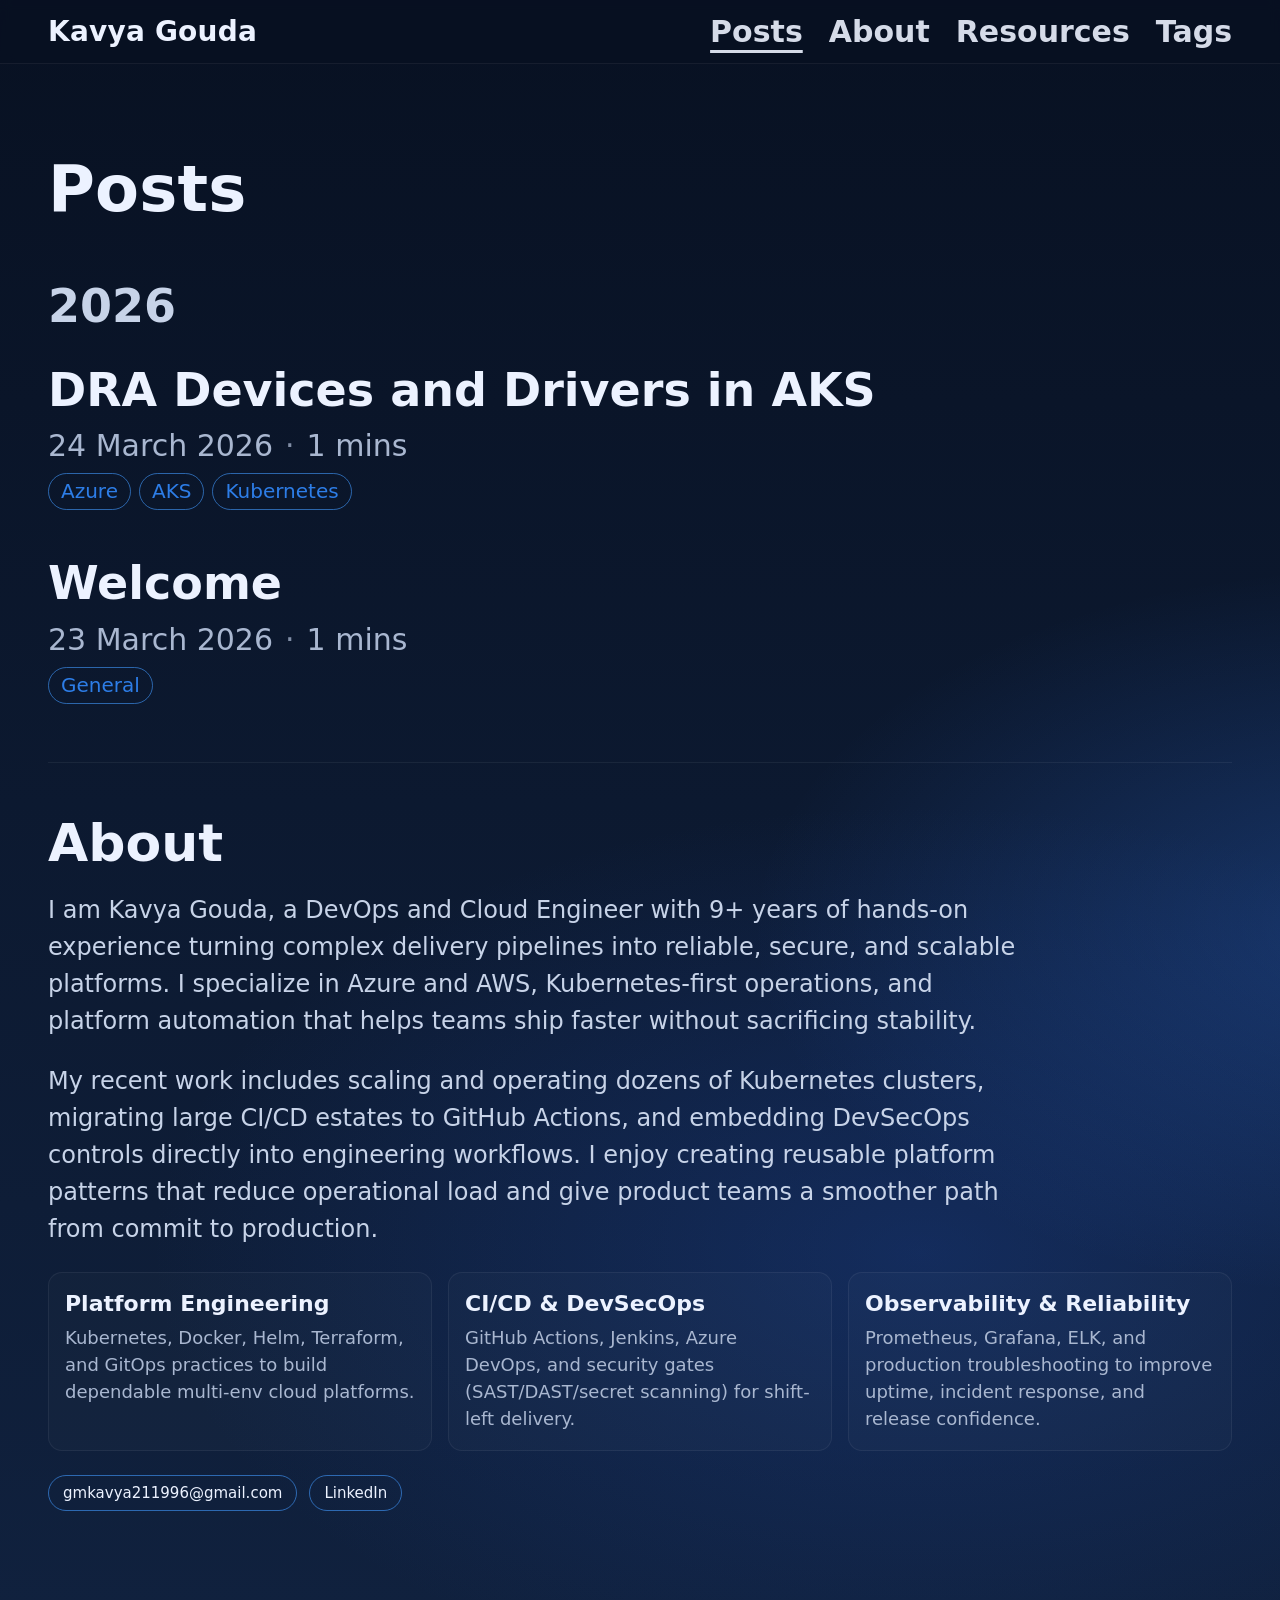
==== index.html @ 4aa2a7bc "new post" ====
<!doctype html>
<html lang="en">
  <head>
    <meta charset="utf-8" />
    <meta name="viewport" content="width=device-width, initial-scale=1" />
    <title>Kavya Gouda - Posts</title>
    <style>
      :root {
        --bg-0: #081122;
        --bg-1: #10213e;
        --text: #ecf2ff;
        --muted: #a9b7d0;
        --muted-strong: #c7d3e8;
        --pill: #2d7de7;
        --pill-border: rgba(66, 153, 255, 0.6);
        --nav-border: rgba(255, 255, 255, 0.06);
      }

      * {
        box-sizing: border-box;
      }

      body {
        margin: 0;
        font-family: ui-sans-serif, system-ui, -apple-system, Segoe UI, Roboto, Helvetica,
          Arial, "Apple Color Emoji", "Segoe UI Emoji";
        background:
          radial-gradient(900px 520px at 108% 58%, rgba(53, 126, 255, 0.27), transparent 70%),
          radial-gradient(1100px 640px at 72% 78%, rgba(31, 74, 168, 0.33), transparent 70%),
          linear-gradient(180deg, var(--bg-0) 0%, var(--bg-1) 100%);
        color: var(--text);
        min-height: 100vh;
      }

      .site-nav {
        border-bottom: 1px solid var(--nav-border);
        background: rgba(8, 17, 34, 0.82);
        backdrop-filter: blur(6px);
      }

      .site-nav .inner {
        max-width: 1240px;
        margin: 0 auto;
        padding: 14px 28px;
        display: flex;
        align-items: center;
        justify-content: space-between;
        gap: 20px;
      }

      .brand {
        font-size: 28px;
        font-weight: 700;
        color: var(--text);
        text-decoration: none;
        letter-spacing: 0.2px;
      }

      .nav-links {
        display: flex;
        align-items: center;
        gap: 26px;
      }

      .nav-links a {
        color: var(--text);
        text-decoration: none;
        font-size: 30px;
        font-weight: 700;
        opacity: 0.9;
      }

      .nav-links a.active {
        text-decoration: underline;
        text-underline-offset: 8px;
      }

      .wrap {
        max-width: 1240px;
        margin: 0 auto;
        padding: 92px 28px 96px;
      }

      h1 {
        margin: 0 0 56px;
        font-size: 64px;
        line-height: 1.05;
        letter-spacing: 0.2px;
      }

      .year-group {
        margin-bottom: 56px;
      }

      .year {
        margin: 0 0 30px;
        color: var(--muted-strong);
        font-size: 46px;
        font-weight: 700;
      }

      .post-item {
        margin-bottom: 46px;
      }

      .post-title {
        color: var(--text);
        text-decoration: none;
        font-size: 46px;
        line-height: 1.2;
        font-weight: 750;
        display: inline-block;
        margin-bottom: 10px;
      }

      .post-meta {
        color: var(--muted);
        margin: 0;
        font-size: 30px;
        display: flex;
        align-items: center;
        gap: 12px;
        margin-bottom: 10px;
      }

      .dot {
        opacity: 0.75;
      }

      .tags {
        display: flex;
        flex-wrap: wrap;
        gap: 8px;
      }

      .tag {
        color: var(--pill);
        border: 1px solid var(--pill-border);
        border-radius: 999px;
        font-size: 20px;
        line-height: 1;
        padding: 7px 12px 8px;
      }

      .empty {
        color: var(--muted);
        font-size: 24px;
        margin-top: 18px;
      }

      .about-section {
        margin-top: 58px;
        border-top: 1px solid var(--nav-border);
        padding-top: 52px;
      }

      .about-title {
        margin: 0 0 20px;
        font-size: 52px;
        line-height: 1.1;
      }

      .about-intro {
        margin: 0 0 22px;
        max-width: 980px;
        color: var(--muted-strong);
        font-size: 24px;
        line-height: 1.55;
      }

      .about-grid {
        display: grid;
        grid-template-columns: repeat(3, minmax(0, 1fr));
        gap: 16px;
        margin-top: 24px;
      }

      .about-card {
        border: 1px solid var(--nav-border);
        background: rgba(255, 255, 255, 0.02);
        border-radius: 14px;
        padding: 18px 16px;
      }

      .about-card h3 {
        margin: 0 0 8px;
        font-size: 22px;
      }

      .about-card p {
        margin: 0;
        color: var(--muted);
        font-size: 18px;
        line-height: 1.5;
      }

      .about-links {
        display: flex;
        flex-wrap: wrap;
        gap: 12px;
        margin-top: 24px;
      }

      .about-links a {
        color: var(--text);
        text-decoration: none;
        border: 1px solid var(--pill-border);
        border-radius: 999px;
        padding: 8px 14px;
        font-size: 15px;
      }

      @media (max-width: 1100px) {
        .brand {
          font-size: 23px;
        }
        .nav-links a {
          font-size: 20px;
        }
        .wrap {
          padding-top: 58px;
        }
        h1 {
          font-size: 48px;
          margin-bottom: 40px;
        }
        .year {
          font-size: 36px;
        }
        .post-title {
          font-size: 33px;
        }
        .post-meta {
          font-size: 23px;
        }
        .tag {
          font-size: 16px;
        }
        .about-title {
          font-size: 42px;
        }
        .about-intro {
          font-size: 20px;
        }
        .about-grid {
          grid-template-columns: 1fr;
        }
      }

      @media (max-width: 680px) {
        .site-nav .inner {
          padding: 12px 16px;
        }
        .nav-links {
          gap: 12px;
        }
        .nav-links a {
          font-size: 15px;
        }
        .brand {
          font-size: 20px;
        }
        .wrap {
          padding: 38px 16px 52px;
        }
        h1 {
          font-size: 40px;
          margin-bottom: 30px;
        }
        .year {
          font-size: 31px;
          margin-bottom: 22px;
        }
        .post-item {
          margin-bottom: 34px;
        }
        .post-title {
          font-size: 27px;
        }
        .post-meta {
          font-size: 18px;
        }
        .tag {
          font-size: 14px;
          padding: 6px 10px 7px;
        }
        .about-section {
          margin-top: 40px;
          padding-top: 34px;
        }
        .about-title {
          font-size: 34px;
        }
        .about-intro {
          font-size: 18px;
        }
        .about-card h3 {
          font-size: 20px;
        }
        .about-card p {
          font-size: 16px;
        }
      }
    </style>
  </head>
  <body>
    <nav class="site-nav" aria-label="Main navigation">
      <div class="inner">
        <a class="brand" href="index.html">Kavya Gouda</a>
        <div class="nav-links">
          <a class="active" href="index.html">Posts</a>
          <a href="#about">About</a>
          <a href="#">Resources</a>
          <a href="#">Tags</a>
        </div>
      </div>
    </nav>

    <div class="wrap">
      <h1>Posts</h1>

      <main>
        <div id="posts" aria-live="polite"></div>
        <div id="empty" class="empty" style="display:none;">No posts yet.</div>
      </main>

      <section id="about" class="about-section" aria-label="About Kavya Gouda">
        <h2 class="about-title">About</h2>
        <p class="about-intro">
          I am Kavya Gouda, a DevOps and Cloud Engineer with 9+ years of hands-on experience turning
          complex delivery pipelines into reliable, secure, and scalable platforms. I specialize in Azure
          and AWS, Kubernetes-first operations, and platform automation that helps teams ship faster
          without sacrificing stability.
        </p>
        <p class="about-intro">
          My recent work includes scaling and operating dozens of Kubernetes clusters, migrating large
          CI/CD estates to GitHub Actions, and embedding DevSecOps controls directly into engineering
          workflows. I enjoy creating reusable platform patterns that reduce operational load and give
          product teams a smoother path from commit to production.
        </p>

        <div class="about-grid">
          <article class="about-card">
            <h3>Platform Engineering</h3>
            <p>
              Kubernetes, Docker, Helm, Terraform, and GitOps practices to build dependable multi-env
              cloud platforms.
            </p>
          </article>
          <article class="about-card">
            <h3>CI/CD & DevSecOps</h3>
            <p>
              GitHub Actions, Jenkins, Azure DevOps, and security gates (SAST/DAST/secret scanning) for
              shift-left delivery.
            </p>
          </article>
          <article class="about-card">
            <h3>Observability & Reliability</h3>
            <p>
              Prometheus, Grafana, ELK, and production troubleshooting to improve uptime, incident
              response, and release confidence.
            </p>
          </article>
        </div>

        <div class="about-links">
          <a href="mailto:gmkavya211996@gmail.com">gmkavya211996@gmail.com</a>
          <a href="https://www.linkedin.com/in/kavya-g-m" target="_blank" rel="noopener noreferrer">
            LinkedIn
          </a>
        </div>
      </section>
    </div>

    <script>
      async function loadPosts() {
        const res = await fetch("posts.json", { cache: "no-store" });
        if (!res.ok) throw new Error("Failed to load posts.json");
        return await res.json();
      }

      function formatDate(iso) {
        if (!iso) return "";
        const d = new Date(iso);
        if (Number.isNaN(d.getTime())) return iso;
        return d.toLocaleDateString("en-GB", {
          day: "numeric",
          month: "long",
          year: "numeric"
        });
      }

      function wordsFromMarkdown(md) {
        if (!md) return 0;
        const cleaned = String(md)
          .replace(/```[\s\S]*?```/g, " ")
          .replace(/`[^`]*`/g, " ")
          .replace(/\!\[[^\]]*\]\([^)]+\)/g, " ")
          .replace(/\[[^\]]*\]\([^)]+\)/g, " ")
          .replace(/[#>*_\-\n]/g, " ");
        const words = cleaned.trim().split(/\s+/).filter(Boolean);
        return words.length;
      }

      function readingTimeFromMarkdown(md) {
        const words = wordsFromMarkdown(md);
        return Math.max(1, Math.ceil(words / 200));
      }

      async function addDerivedFields(items) {
        const enriched = [];
        for (const post of items) {
          const p = { ...post };
          if (!p.readingTimeMinutes) {
            try {
              const mdPath = p.mdPath || `posts/${encodeURIComponent(p.slug)}/post.md`;
              const md = await fetch(mdPath, { cache: "no-store" }).then((r) =>
                r.ok ? r.text() : Promise.resolve("")
              );
              p.readingTimeMinutes = readingTimeFromMarkdown(md);
            } catch {
              p.readingTimeMinutes = 1;
            }
          }
          enriched.push(p);
        }
        return enriched;
      }

      function renderPosts(items) {
        const postsEl = document.getElementById("posts");
        const emptyEl = document.getElementById("empty");
        postsEl.innerHTML = "";

        if (!items || items.length === 0) {
          emptyEl.style.display = "block";
          return;
        }

        emptyEl.style.display = "none";

        const sorted = items
          .slice()
          .sort((a, b) => String(b.date || "").localeCompare(String(a.date || "")));

        const groups = sorted.reduce((acc, p) => {
          const year = p.date ? String(p.date).slice(0, 4) : "Other";
          if (!acc[year]) acc[year] = [];
          acc[year].push(p);
          return acc;
        }, {});

        Object.keys(groups)
          .sort((a, b) => b.localeCompare(a))
          .forEach((year) => {
            const yearGroup = document.createElement("section");
            yearGroup.className = "year-group";

            const yearEl = document.createElement("h2");
            yearEl.className = "year";
            yearEl.textContent = year;
            yearGroup.appendChild(yearEl);

            groups[year].forEach((p) => {
              const item = document.createElement("article");
              item.className = "post-item";

              const title = document.createElement("a");
              title.className = "post-title";
              title.href = `post.html?slug=${encodeURIComponent(p.slug)}`;
              title.textContent = p.title || p.slug;

              const meta = document.createElement("p");
              meta.className = "post-meta";
              const dateText = p.date ? formatDate(p.date) : "";
              const minutes = Number(p.readingTimeMinutes || 1);
              meta.innerHTML = `${dateText} <span class="dot">·</span> ${minutes} mins`;

              item.appendChild(title);
              item.appendChild(meta);

              if (Array.isArray(p.tags) && p.tags.length) {
                const tags = document.createElement("div");
                tags.className = "tags";
                p.tags.forEach((t) => {
                  const el = document.createElement("span");
                  el.className = "tag";
                  el.textContent = String(t);
                  tags.appendChild(el);
                });
                item.appendChild(tags);
              }

              yearGroup.appendChild(item);
            });

            postsEl.appendChild(yearGroup);
          });
      }

      loadPosts()
        .then(addDerivedFields)
        .then(renderPosts)
        .catch((err) => {
          console.error(err);
          document.getElementById("empty").style.display = "block";
          document.getElementById("empty").textContent = "Could not load posts.";
        });
    </script>
  </body>
</html>
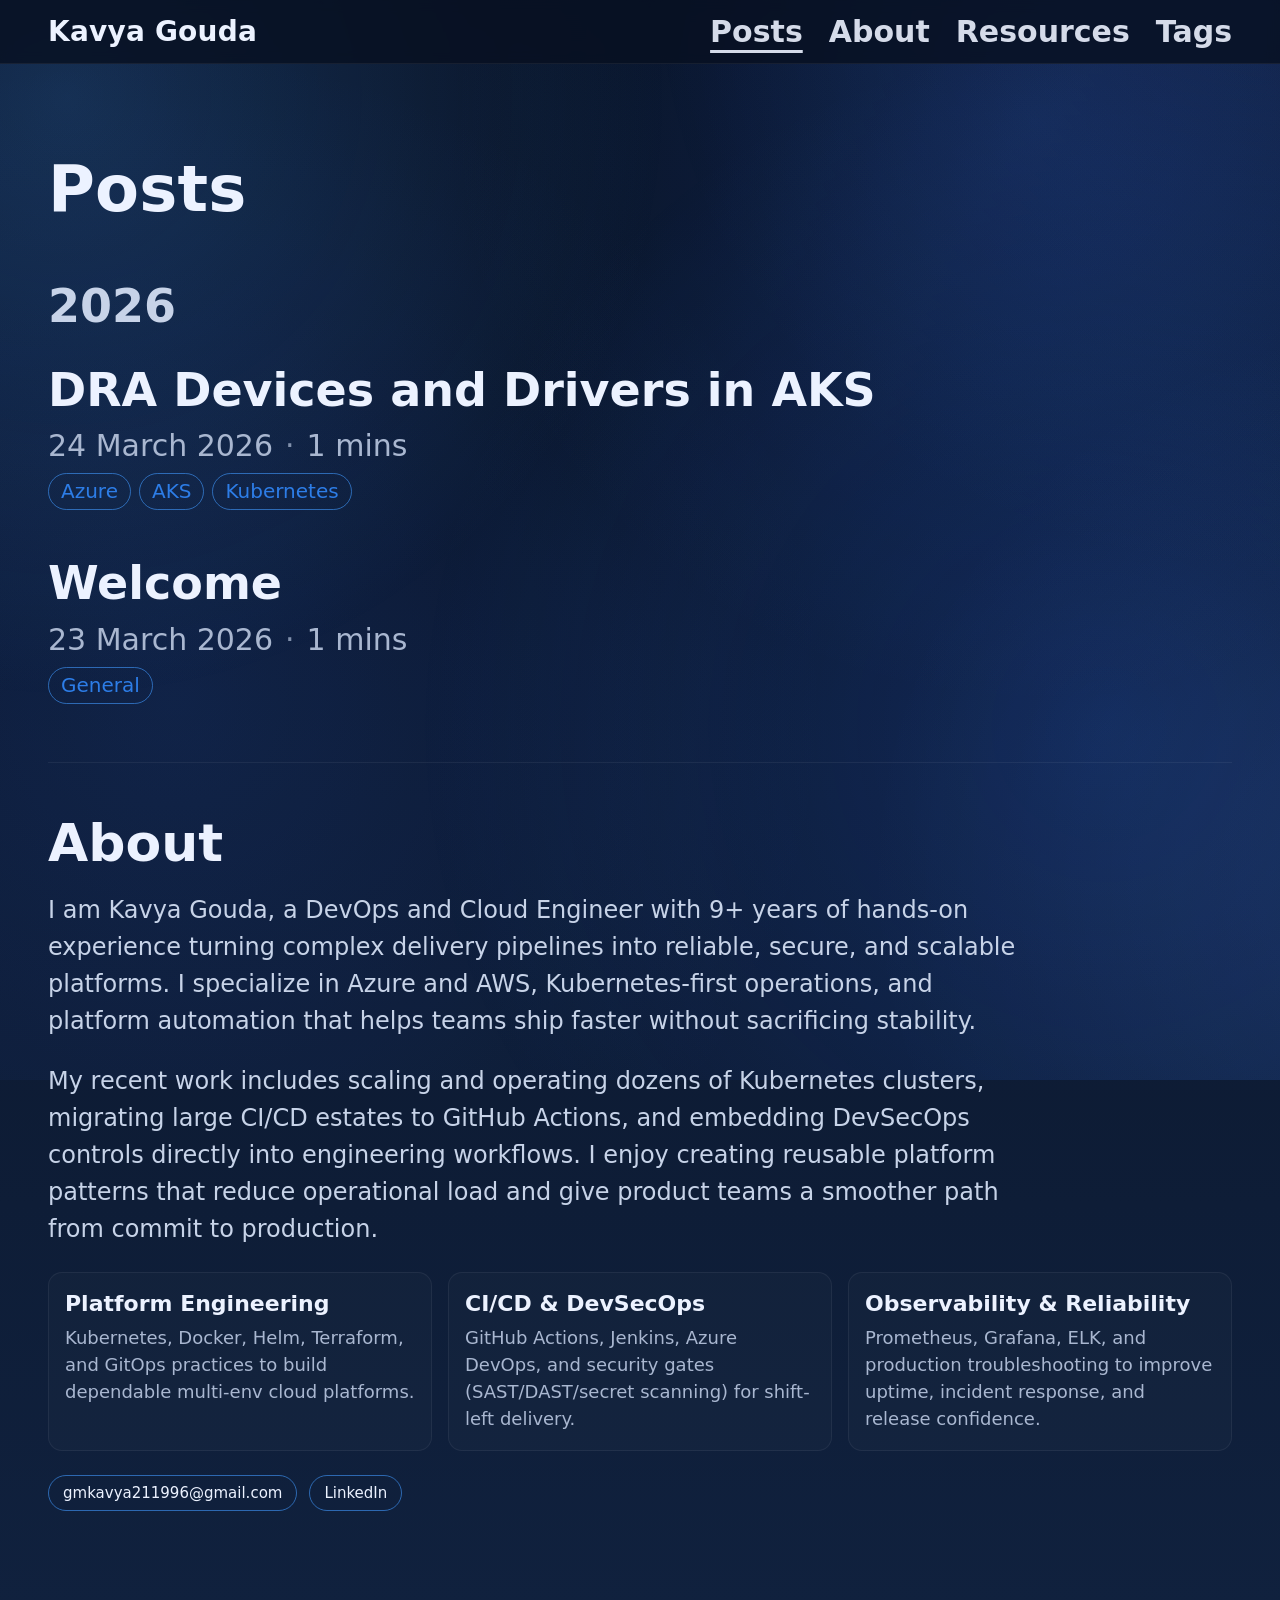
==== commit 1873b50e: "new post" ====
--- a/index.html
+++ b/index.html
@@ -24,12 +24,75 @@
         margin: 0;
         font-family: ui-sans-serif, system-ui, -apple-system, Segoe UI, Roboto, Helvetica,
           Arial, "Apple Color Emoji", "Segoe UI Emoji";
-        background:
-          radial-gradient(900px 520px at 108% 58%, rgba(53, 126, 255, 0.27), transparent 70%),
-          radial-gradient(1100px 640px at 72% 78%, rgba(31, 74, 168, 0.33), transparent 70%),
-          linear-gradient(180deg, var(--bg-0) 0%, var(--bg-1) 100%);
+        background: linear-gradient(180deg, var(--bg-0) 0%, var(--bg-1) 100%);
         color: var(--text);
         min-height: 100vh;
+        position: relative;
+        overflow-x: hidden;
+      }
+
+      body::before,
+      body::after {
+        content: "";
+        position: fixed;
+        inset: -20%;
+        pointer-events: none;
+        z-index: -1;
+        will-change: transform, opacity;
+      }
+
+      body::before {
+        background:
+          radial-gradient(circle at 18% 22%, rgba(69, 153, 255, 0.22), transparent 34%),
+          radial-gradient(circle at 84% 12%, rgba(70, 118, 255, 0.15), transparent 32%),
+          radial-gradient(circle at 76% 72%, rgba(43, 108, 255, 0.2), transparent 42%);
+        animation: floatGlowA 24s ease-in-out infinite alternate;
+      }
+
+      body::after {
+        background:
+          radial-gradient(circle at 72% 24%, rgba(35, 92, 218, 0.2), transparent 36%),
+          radial-gradient(circle at 24% 70%, rgba(26, 66, 171, 0.18), transparent 40%),
+          radial-gradient(circle at 94% 84%, rgba(71, 130, 255, 0.14), transparent 28%);
+        animation: floatGlowB 31s ease-in-out infinite alternate;
+        mix-blend-mode: screen;
+      }
+
+      @keyframes floatGlowA {
+        0% {
+          transform: translate3d(-2%, -1%, 0) scale(1);
+          opacity: 0.95;
+        }
+        50% {
+          transform: translate3d(1.5%, 2.5%, 0) scale(1.05);
+          opacity: 1;
+        }
+        100% {
+          transform: translate3d(3%, -2.5%, 0) scale(1.08);
+          opacity: 0.88;
+        }
+      }
+
+      @keyframes floatGlowB {
+        0% {
+          transform: translate3d(1.5%, 2%, 0) scale(1.02) rotate(0.001deg);
+          opacity: 0.82;
+        }
+        50% {
+          transform: translate3d(-1.5%, -2.2%, 0) scale(1.07) rotate(0.001deg);
+          opacity: 0.95;
+        }
+        100% {
+          transform: translate3d(-3%, 1.5%, 0) scale(1.03) rotate(0.001deg);
+          opacity: 0.78;
+        }
+      }
+
+      @media (prefers-reduced-motion: reduce) {
+        body::before,
+        body::after {
+          animation: none;
+        }
       }
 
       .site-nav {
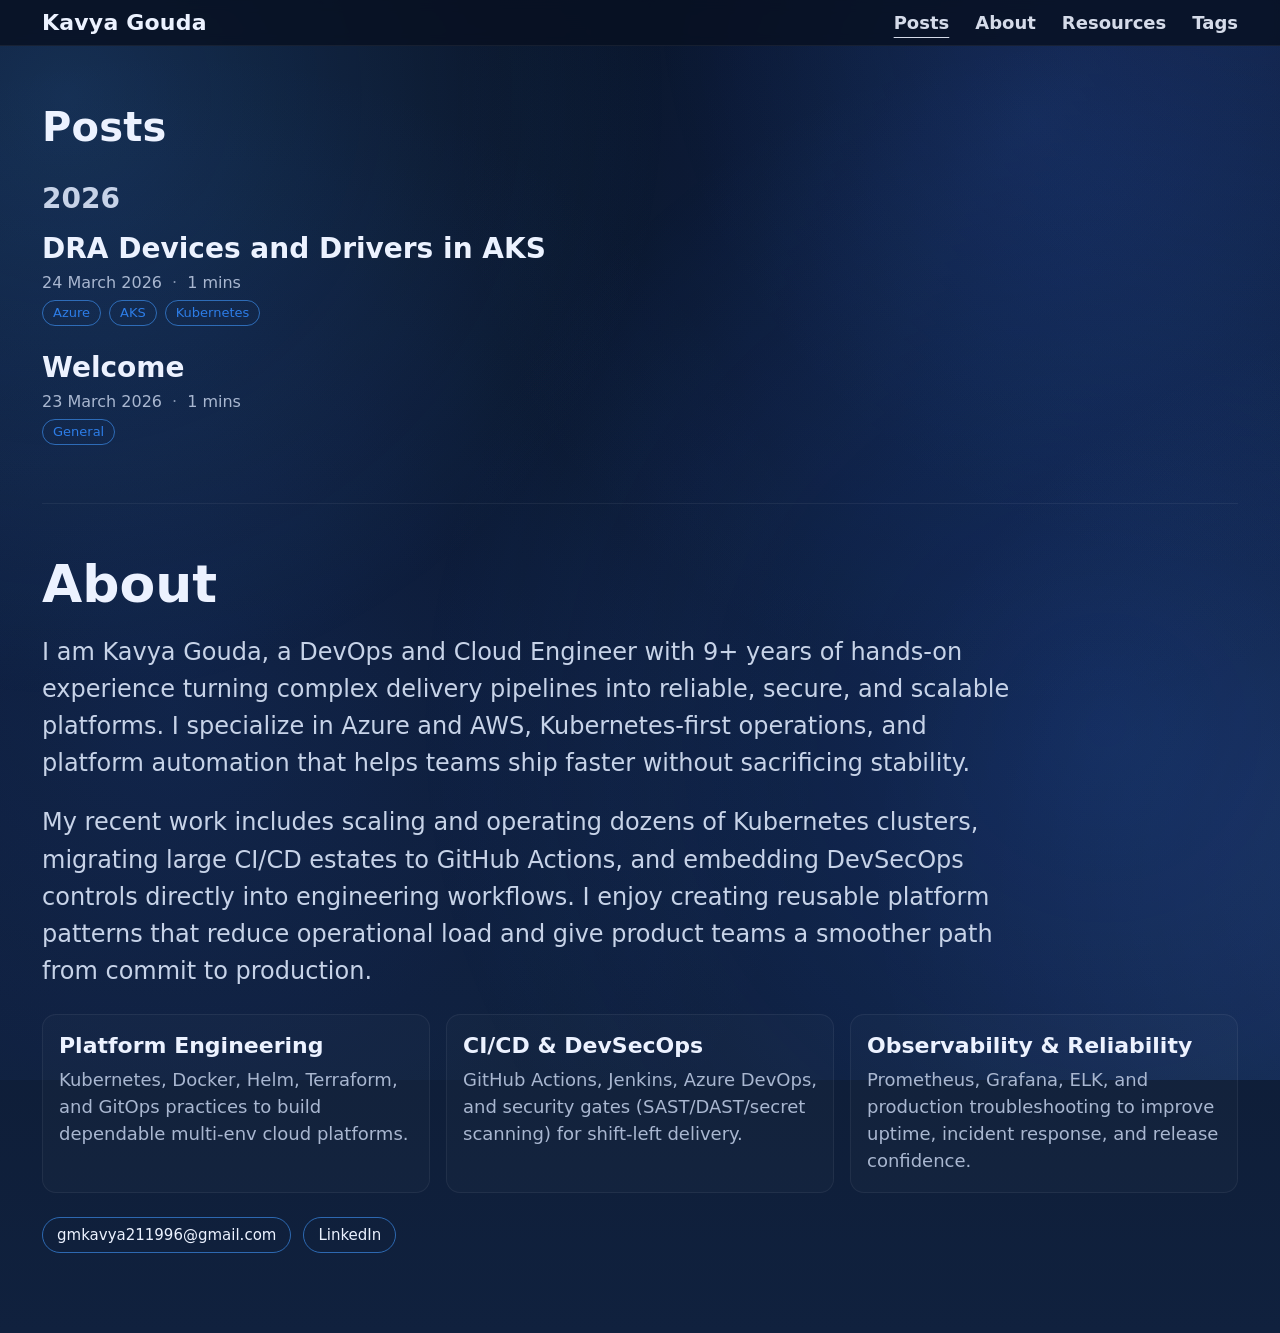
==== commit 84608185: "post font reducd" ====
--- a/index.html
+++ b/index.html
@@ -104,7 +104,7 @@
       .site-nav .inner {
         max-width: 1240px;
         margin: 0 auto;
-        padding: 14px 28px;
+        padding: 10px 22px;
         display: flex;
         align-items: center;
         justify-content: space-between;
@@ -112,7 +112,7 @@
       }
 
       .brand {
-        font-size: 28px;
+        font-size: 22px;
         font-weight: 700;
         color: var(--text);
         text-decoration: none;
@@ -128,7 +128,7 @@
       .nav-links a {
         color: var(--text);
         text-decoration: none;
-        font-size: 30px;
+        font-size: 18px;
         font-weight: 700;
         opacity: 0.9;
       }
@@ -141,49 +141,49 @@
       .wrap {
         max-width: 1240px;
         margin: 0 auto;
-        padding: 92px 28px 96px;
+        padding: 60px 22px 80px;
       }
 
       h1 {
-        margin: 0 0 56px;
-        font-size: 64px;
+        margin: 0 0 34px;
+        font-size: 40px;
         line-height: 1.05;
         letter-spacing: 0.2px;
       }
 
       .year-group {
-        margin-bottom: 56px;
+        margin-bottom: 28px;
       }
 
       .year {
-        margin: 0 0 30px;
+        margin: 0 0 18px;
         color: var(--muted-strong);
-        font-size: 46px;
+        font-size: 28px;
         font-weight: 700;
       }
 
       .post-item {
-        margin-bottom: 46px;
+        margin-bottom: 26px;
       }
 
       .post-title {
         color: var(--text);
         text-decoration: none;
-        font-size: 46px;
-        line-height: 1.2;
+        font-size: 28px;
+        line-height: 1.15;
         font-weight: 750;
         display: inline-block;
-        margin-bottom: 10px;
+        margin-bottom: 8px;
       }
 
       .post-meta {
         color: var(--muted);
         margin: 0;
-        font-size: 30px;
+        font-size: 16px;
         display: flex;
         align-items: center;
-        gap: 12px;
-        margin-bottom: 10px;
+        gap: 10px;
+        margin-bottom: 8px;
       }
 
       .dot {
@@ -200,9 +200,9 @@
         color: var(--pill);
         border: 1px solid var(--pill-border);
         border-radius: 999px;
-        font-size: 20px;
+        font-size: 13px;
         line-height: 1;
-        padding: 7px 12px 8px;
+        padding: 5px 10px 6px;
       }
 
       .empty {
@@ -275,29 +275,30 @@
 
       @media (max-width: 1100px) {
         .brand {
-          font-size: 23px;
+          font-size: 20px;
         }
         .nav-links a {
-          font-size: 20px;
+          font-size: 14px;
         }
         .wrap {
-          padding-top: 58px;
+          padding-top: 52px;
         }
         h1 {
-          font-size: 48px;
-          margin-bottom: 40px;
+          font-size: 32px;
+          margin-bottom: 26px;
         }
         .year {
-          font-size: 36px;
+          font-size: 22px;
+          margin-bottom: 14px;
         }
         .post-title {
-          font-size: 33px;
+          font-size: 22px;
         }
         .post-meta {
-          font-size: 23px;
+          font-size: 14px;
         }
         .tag {
-          font-size: 16px;
+          font-size: 12px;
         }
         .about-title {
           font-size: 42px;
@@ -312,40 +313,40 @@
 
       @media (max-width: 680px) {
         .site-nav .inner {
-          padding: 12px 16px;
+          padding: 10px 14px;
         }
         .nav-links {
           gap: 12px;
         }
         .nav-links a {
-          font-size: 15px;
+          font-size: 13px;
         }
         .brand {
+          font-size: 18px;
+        }
+        .wrap {
+          padding: 30px 14px 48px;
+        }
+        h1 {
+          font-size: 28px;
+          margin-bottom: 20px;
+        }
+        .year {
           font-size: 20px;
-        }
-        .wrap {
-          padding: 38px 16px 52px;
-        }
-        h1 {
-          font-size: 40px;
-          margin-bottom: 30px;
-        }
-        .year {
-          font-size: 31px;
+          margin-bottom: 14px;
+        }
+        .post-item {
           margin-bottom: 22px;
         }
-        .post-item {
-          margin-bottom: 34px;
-        }
         .post-title {
-          font-size: 27px;
+          font-size: 19px;
         }
         .post-meta {
-          font-size: 18px;
+          font-size: 13px;
         }
         .tag {
-          font-size: 14px;
-          padding: 6px 10px 7px;
+          font-size: 11px;
+          padding: 5px 9px 6px;
         }
         .about-section {
           margin-top: 40px;
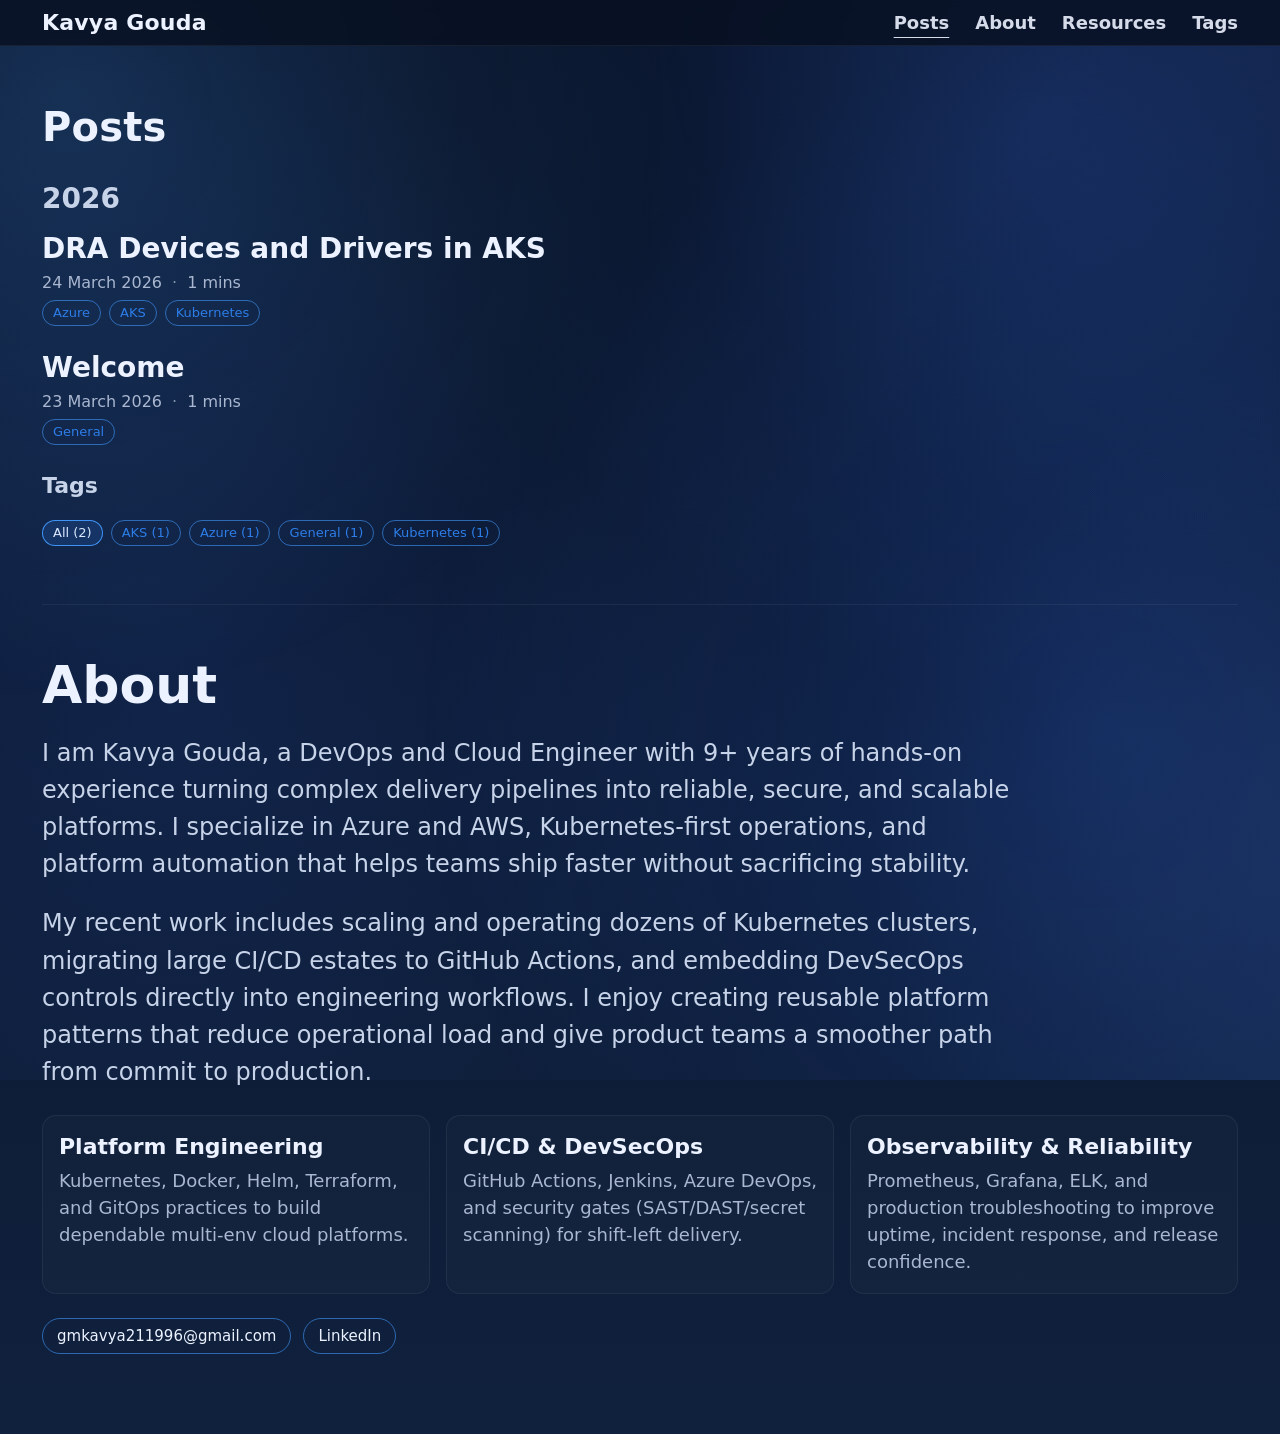
==== commit 229a4788: "post font reducd" ====
--- a/index.html
+++ b/index.html
@@ -196,6 +196,27 @@
         gap: 8px;
       }
 
+      .tags-filter {
+        margin-top: 22px;
+      }
+
+      .tags-title {
+        margin: 0 0 6px;
+        font-size: 22px;
+        color: var(--muted-strong);
+      }
+
+      .tags-filter .tag {
+        cursor: pointer;
+        background: transparent;
+      }
+
+      .tags-filter .tag.active {
+        color: #dbe9ff;
+        border-color: rgba(66, 153, 255, 0.95);
+        background: rgba(45, 125, 231, 0.18);
+      }
+
       .tag {
         color: var(--pill);
         border: 1px solid var(--pill-border);
@@ -203,6 +224,7 @@
         font-size: 13px;
         line-height: 1;
         padding: 5px 10px 6px;
+        background: transparent;
       }
 
       .empty {
@@ -309,6 +331,10 @@
         .about-grid {
           grid-template-columns: 1fr;
         }
+
+        .tags-title {
+          font-size: 18px;
+        }
       }
 
       @media (max-width: 680px) {
@@ -362,6 +388,10 @@
           font-size: 20px;
         }
         .about-card p {
+          font-size: 16px;
+        }
+
+        .tags-title {
           font-size: 16px;
         }
       }
@@ -375,7 +405,7 @@
           <a class="active" href="index.html">Posts</a>
           <a href="#about">About</a>
           <a href="#">Resources</a>
-          <a href="#">Tags</a>
+          <a href="#tags">Tags</a>
         </div>
       </div>
     </nav>
@@ -387,6 +417,12 @@
         <div id="posts" aria-live="polite"></div>
         <div id="empty" class="empty" style="display:none;">No posts yet.</div>
       </main>
+
+      <section id="tags" aria-label="Tags" style="margin-top: 10px;">
+        <h2 class="tags-title">Tags</h2>
+        <div id="tags-filter" class="tags-filter tags" aria-label="Tag filters"></div>
+        <div id="tags-empty" class="empty" style="display:none;">No tags yet.</div>
+      </section>
 
       <section id="about" class="about-section" aria-label="About Kavya Gouda">
         <h2 class="about-title">About</h2>
@@ -437,6 +473,9 @@
     </div>
 
     <script>
+      let allPosts = [];
+      let activeTag = null;
+
       async function loadPosts() {
         const res = await fetch("posts.json", { cache: "no-store" });
         if (!res.ok) throw new Error("Failed to load posts.json");
@@ -562,9 +601,63 @@
           });
       }
 
+      function renderTags(items) {
+        const tagsFilterEl = document.getElementById("tags-filter");
+        const tagsEmptyEl = document.getElementById("tags-empty");
+        tagsFilterEl.innerHTML = "";
+        tagsEmptyEl.style.display = "none";
+
+        const counts = new Map();
+        for (const p of items || []) {
+          if (!Array.isArray(p?.tags)) continue;
+          for (const t of p.tags) {
+            const key = String(t);
+            if (!key) continue;
+            counts.set(key, (counts.get(key) || 0) + 1);
+          }
+        }
+
+        if (counts.size === 0) {
+          tagsEmptyEl.style.display = "block";
+          return;
+        }
+
+        const entries = Array.from(counts.entries()).sort((a, b) =>
+          a[0].localeCompare(b[0])
+        );
+
+        // "All" tag
+        const allBtn = document.createElement("span");
+        allBtn.className = "tag" + (activeTag === null ? " active" : "");
+        allBtn.textContent = `All (${items.length})`;
+        allBtn.addEventListener("click", () => {
+          activeTag = null;
+          renderPosts(allPosts);
+          renderTags(allPosts);
+        });
+        tagsFilterEl.appendChild(allBtn);
+
+        entries.forEach(([tag, count]) => {
+          const el = document.createElement("span");
+          el.className = "tag" + (activeTag === tag ? " active" : "");
+          el.textContent = `${tag} (${count})`;
+          el.addEventListener("click", () => {
+            activeTag = tag;
+            const filtered = allPosts.filter((p) => Array.isArray(p?.tags) && p.tags.includes(tag));
+            renderPosts(filtered);
+            renderTags(allPosts);
+          });
+          tagsFilterEl.appendChild(el);
+        });
+      }
+
       loadPosts()
         .then(addDerivedFields)
-        .then(renderPosts)
+        .then((items) => {
+          allPosts = Array.isArray(items) ? items : [];
+          renderPosts(allPosts);
+          renderTags(allPosts);
+        })
         .catch((err) => {
           console.error(err);
           document.getElementById("empty").style.display = "block";
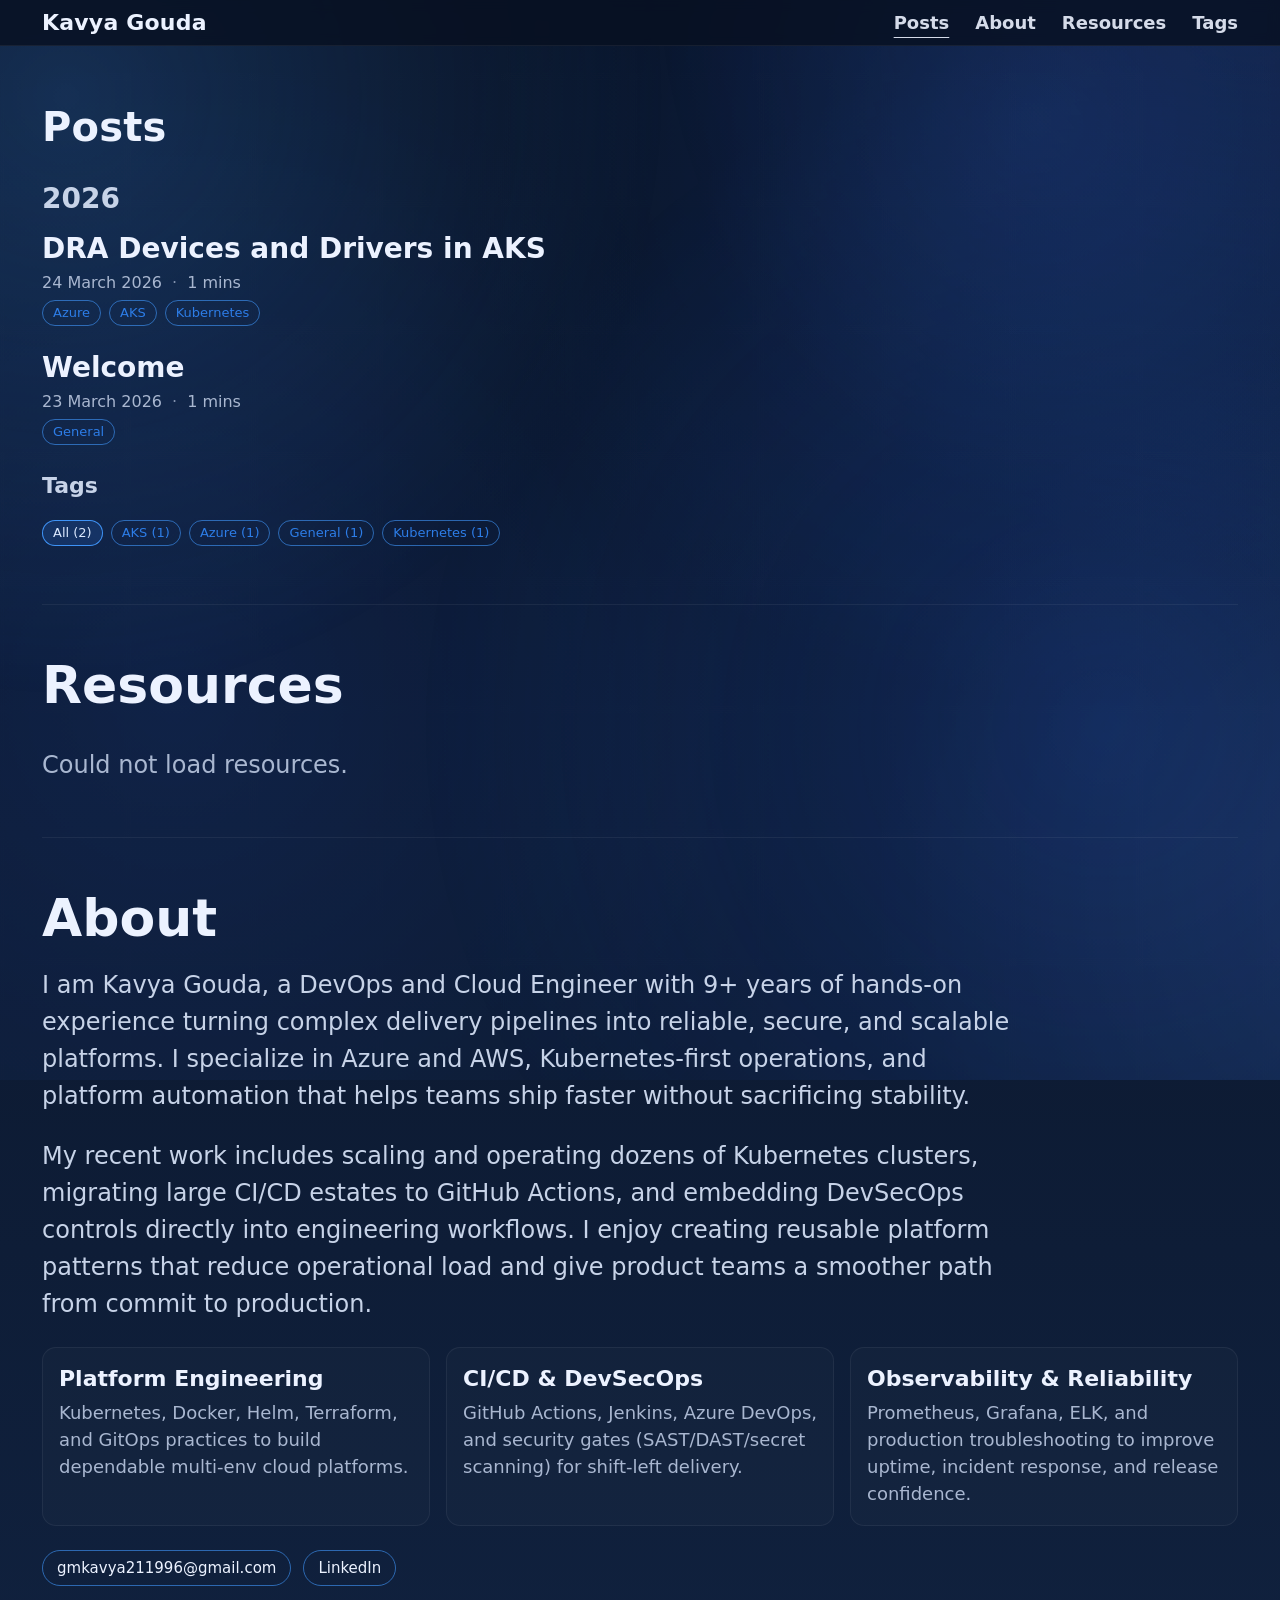
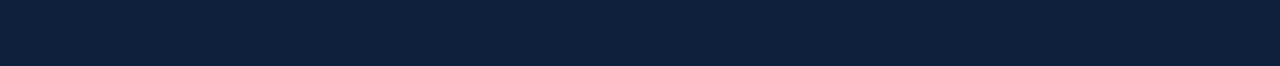
==== commit 56359786: "post font reducd" ====
--- a/index.html
+++ b/index.html
@@ -227,6 +227,67 @@
         background: transparent;
       }
 
+      .resources-section {
+        margin-top: 58px;
+        border-top: 1px solid var(--nav-border);
+        padding-top: 52px;
+      }
+
+      .resources-title {
+        margin: 0 0 18px;
+        font-size: 52px;
+        line-height: 1.1;
+        color: var(--text);
+      }
+
+      .resources-list {
+        display: flex;
+        flex-direction: column;
+        gap: 12px;
+      }
+
+      .resource-item {
+        border: 1px solid var(--nav-border);
+        background: rgba(255, 255, 255, 0.02);
+        border-radius: 14px;
+        padding: 14px 16px;
+      }
+
+      .resource-top {
+        display: flex;
+        align-items: flex-start;
+        justify-content: space-between;
+        gap: 14px;
+      }
+
+      .resource-name {
+        margin: 0;
+        font-weight: 800;
+        font-size: 20px;
+        line-height: 1.2;
+      }
+
+      .resource-desc {
+        margin: 8px 0 0;
+        color: var(--muted);
+        font-size: 15px;
+        line-height: 1.45;
+      }
+
+      .resource-link {
+        display: inline-flex;
+        align-items: center;
+        justify-content: center;
+        text-decoration: none;
+        border: 1px solid var(--pill-border);
+        color: var(--pill);
+        border-radius: 999px;
+        padding: 8px 14px;
+        font-size: 13px;
+        font-weight: 700;
+        white-space: nowrap;
+      }
+
       .empty {
         color: var(--muted);
         font-size: 24px;
@@ -335,6 +396,18 @@
         .tags-title {
           font-size: 18px;
         }
+
+        .resources-title {
+          font-size: 42px;
+        }
+
+        .resource-name {
+          font-size: 18px;
+        }
+
+        .resource-desc {
+          font-size: 14px;
+        }
       }
 
       @media (max-width: 680px) {
@@ -393,6 +466,27 @@
 
         .tags-title {
           font-size: 16px;
+        }
+
+        .resources-title {
+          font-size: 34px;
+          margin-bottom: 14px;
+        }
+
+        .resource-item {
+          padding: 12px 14px;
+        }
+
+        .resource-name {
+          font-size: 16px;
+        }
+
+        .resource-desc {
+          font-size: 13px;
+        }
+
+        .resource-link {
+          padding: 7px 12px;
         }
       }
     </style>
@@ -404,7 +498,7 @@
         <div class="nav-links">
           <a class="active" href="index.html">Posts</a>
           <a href="#about">About</a>
-          <a href="#">Resources</a>
+          <a href="#resources">Resources</a>
           <a href="#tags">Tags</a>
         </div>
       </div>
@@ -422,6 +516,12 @@
         <h2 class="tags-title">Tags</h2>
         <div id="tags-filter" class="tags-filter tags" aria-label="Tag filters"></div>
         <div id="tags-empty" class="empty" style="display:none;">No tags yet.</div>
+      </section>
+
+      <section id="resources" aria-label="Resources" class="resources-section">
+        <h2 class="resources-title">Resources</h2>
+        <div id="resources-list" class="resources-list" aria-label="Resource downloads"></div>
+        <div id="resources-empty" class="empty" style="display:none;">No resources yet.</div>
       </section>
 
       <section id="about" class="about-section" aria-label="About Kavya Gouda">
@@ -476,6 +576,77 @@
       let allPosts = [];
       let activeTag = null;
 
+      async function loadResources() {
+        const res = await fetch("resources.json", { cache: "no-store" });
+        if (!res.ok) throw new Error("Failed to load resources.json");
+        return await res.json();
+      }
+
+      function renderResources(itemsOrPayload) {
+        const listEl = document.getElementById("resources-list");
+        const emptyEl = document.getElementById("resources-empty");
+        listEl.innerHTML = "";
+        emptyEl.style.display = "none";
+
+        const items = Array.isArray(itemsOrPayload)
+          ? itemsOrPayload
+          : Array.isArray(itemsOrPayload?.items)
+            ? itemsOrPayload.items
+            : [];
+
+        if (items.length === 0) {
+          emptyEl.style.display = "block";
+          return;
+        }
+
+        // Keep a stable, predictable order (title asc).
+        const sorted = items.slice().sort((a, b) =>
+          String(a?.title || "").localeCompare(String(b?.title || ""))
+        );
+
+        sorted.forEach((r) => {
+          const itemEl = document.createElement("div");
+          itemEl.className = "resource-item";
+
+          const top = document.createElement("div");
+          top.className = "resource-top";
+
+          const name = document.createElement("p");
+          name.className = "resource-name";
+          name.textContent = String(r?.title || r?.name || "Untitled");
+
+          const link = document.createElement("a");
+          link.className = "resource-link";
+
+          if (r?.path) {
+            link.href = String(r.path);
+            link.textContent = String(r?.linkLabel || "Download");
+          } else if (r?.url) {
+            link.href = String(r.url);
+            link.textContent = String(r?.linkLabel || "Open");
+            link.target = "_blank";
+            link.rel = "noopener noreferrer";
+          } else {
+            link.href = "#";
+            link.textContent = "Link";
+          }
+
+          top.appendChild(name);
+          top.appendChild(link);
+          itemEl.appendChild(top);
+
+          const descText = r?.description ? String(r.description) : "";
+          if (descText) {
+            const desc = document.createElement("p");
+            desc.className = "resource-desc";
+            desc.textContent = descText;
+            itemEl.appendChild(desc);
+          }
+
+          listEl.appendChild(itemEl);
+        });
+      }
+
       async function loadPosts() {
         const res = await fetch("posts.json", { cache: "no-store" });
         if (!res.ok) throw new Error("Failed to load posts.json");
@@ -663,6 +834,15 @@
           document.getElementById("empty").style.display = "block";
           document.getElementById("empty").textContent = "Could not load posts.";
         });
+
+      loadResources()
+        .then(renderResources)
+        .catch((err) => {
+          console.error(err);
+          const emptyEl = document.getElementById("resources-empty");
+          emptyEl.style.display = "block";
+          emptyEl.textContent = "Could not load resources.";
+        });
     </script>
   </body>
 </html>
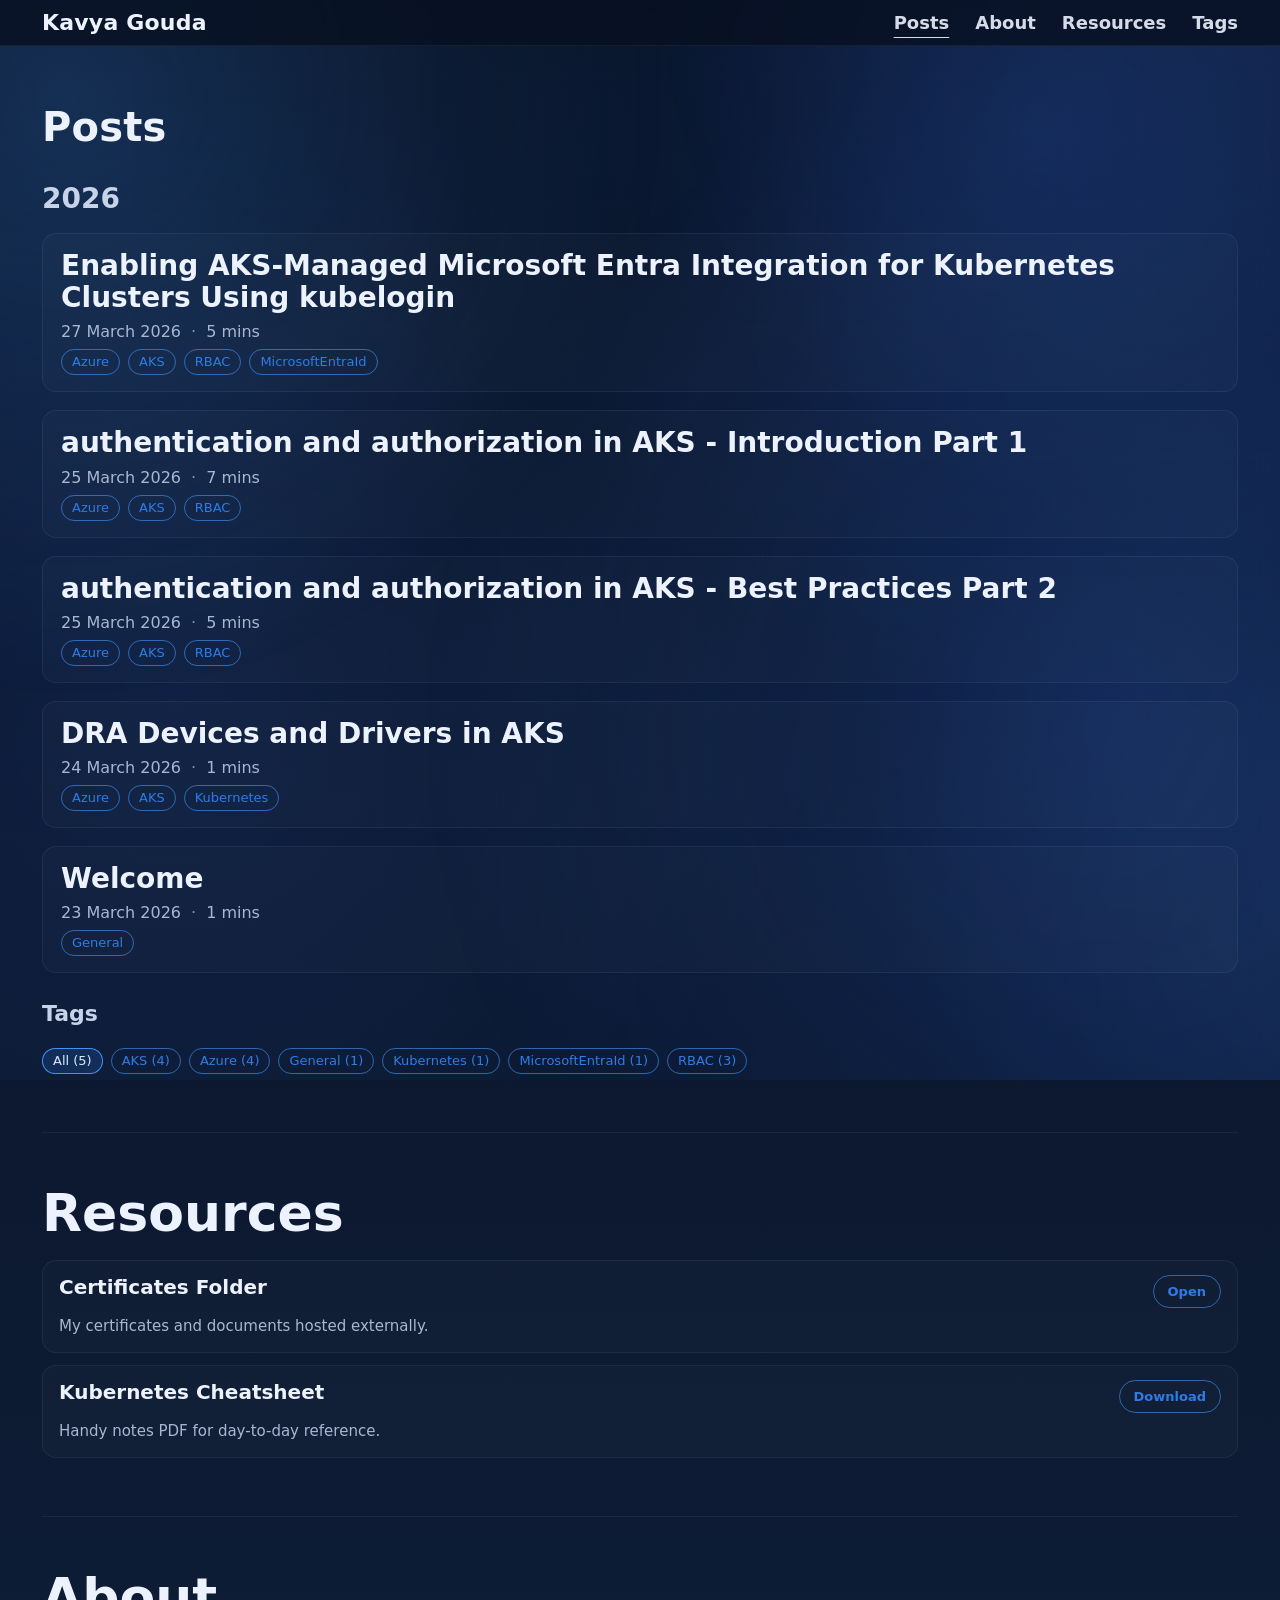
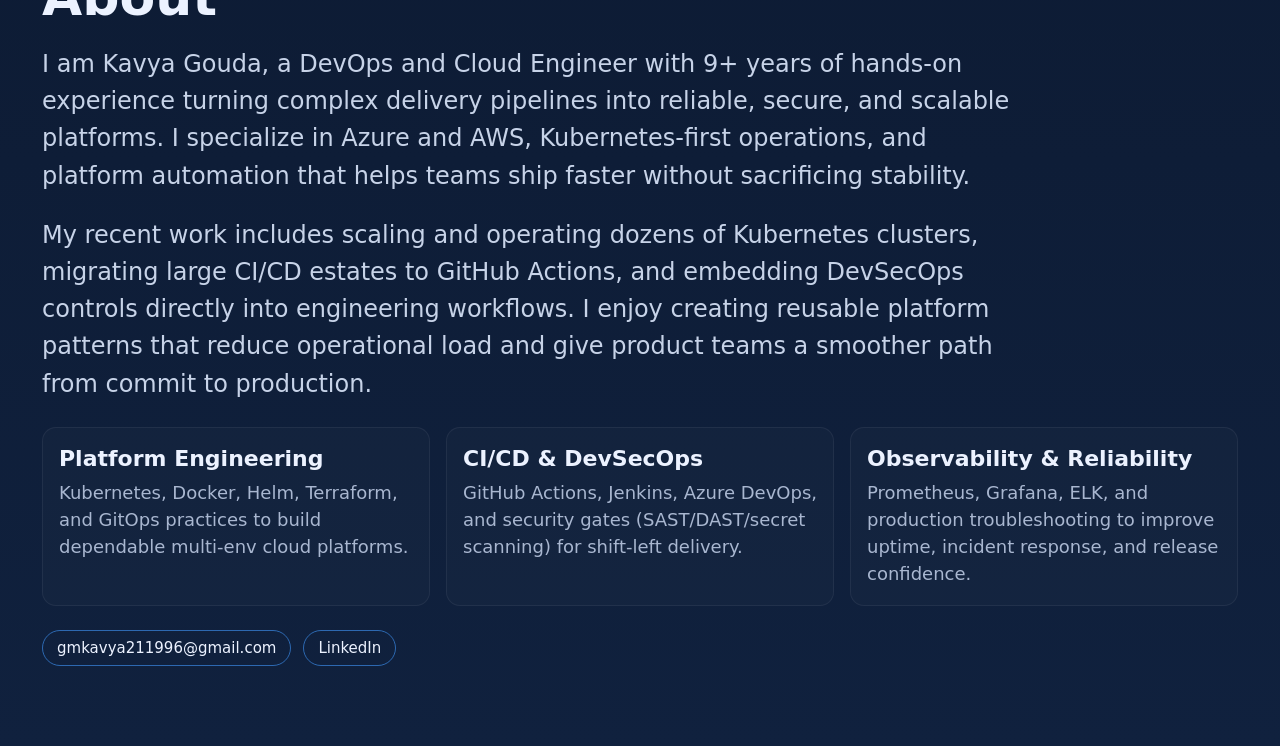
==== commit 966e83df: "test" ====
--- a/index.html
+++ b/index.html
@@ -163,7 +163,11 @@
       }
 
       .post-item {
-        margin-bottom: 26px;
+        margin-bottom: 18px;
+        border: 1px solid var(--nav-border);
+        background: rgba(255, 255, 255, 0.02);
+        border-radius: 14px;
+        padding: 16px 18px;
       }
 
       .post-title {
@@ -435,7 +439,8 @@
           margin-bottom: 14px;
         }
         .post-item {
-          margin-bottom: 22px;
+          margin-bottom: 14px;
+          padding: 14px 16px;
         }
         .post-title {
           font-size: 19px;
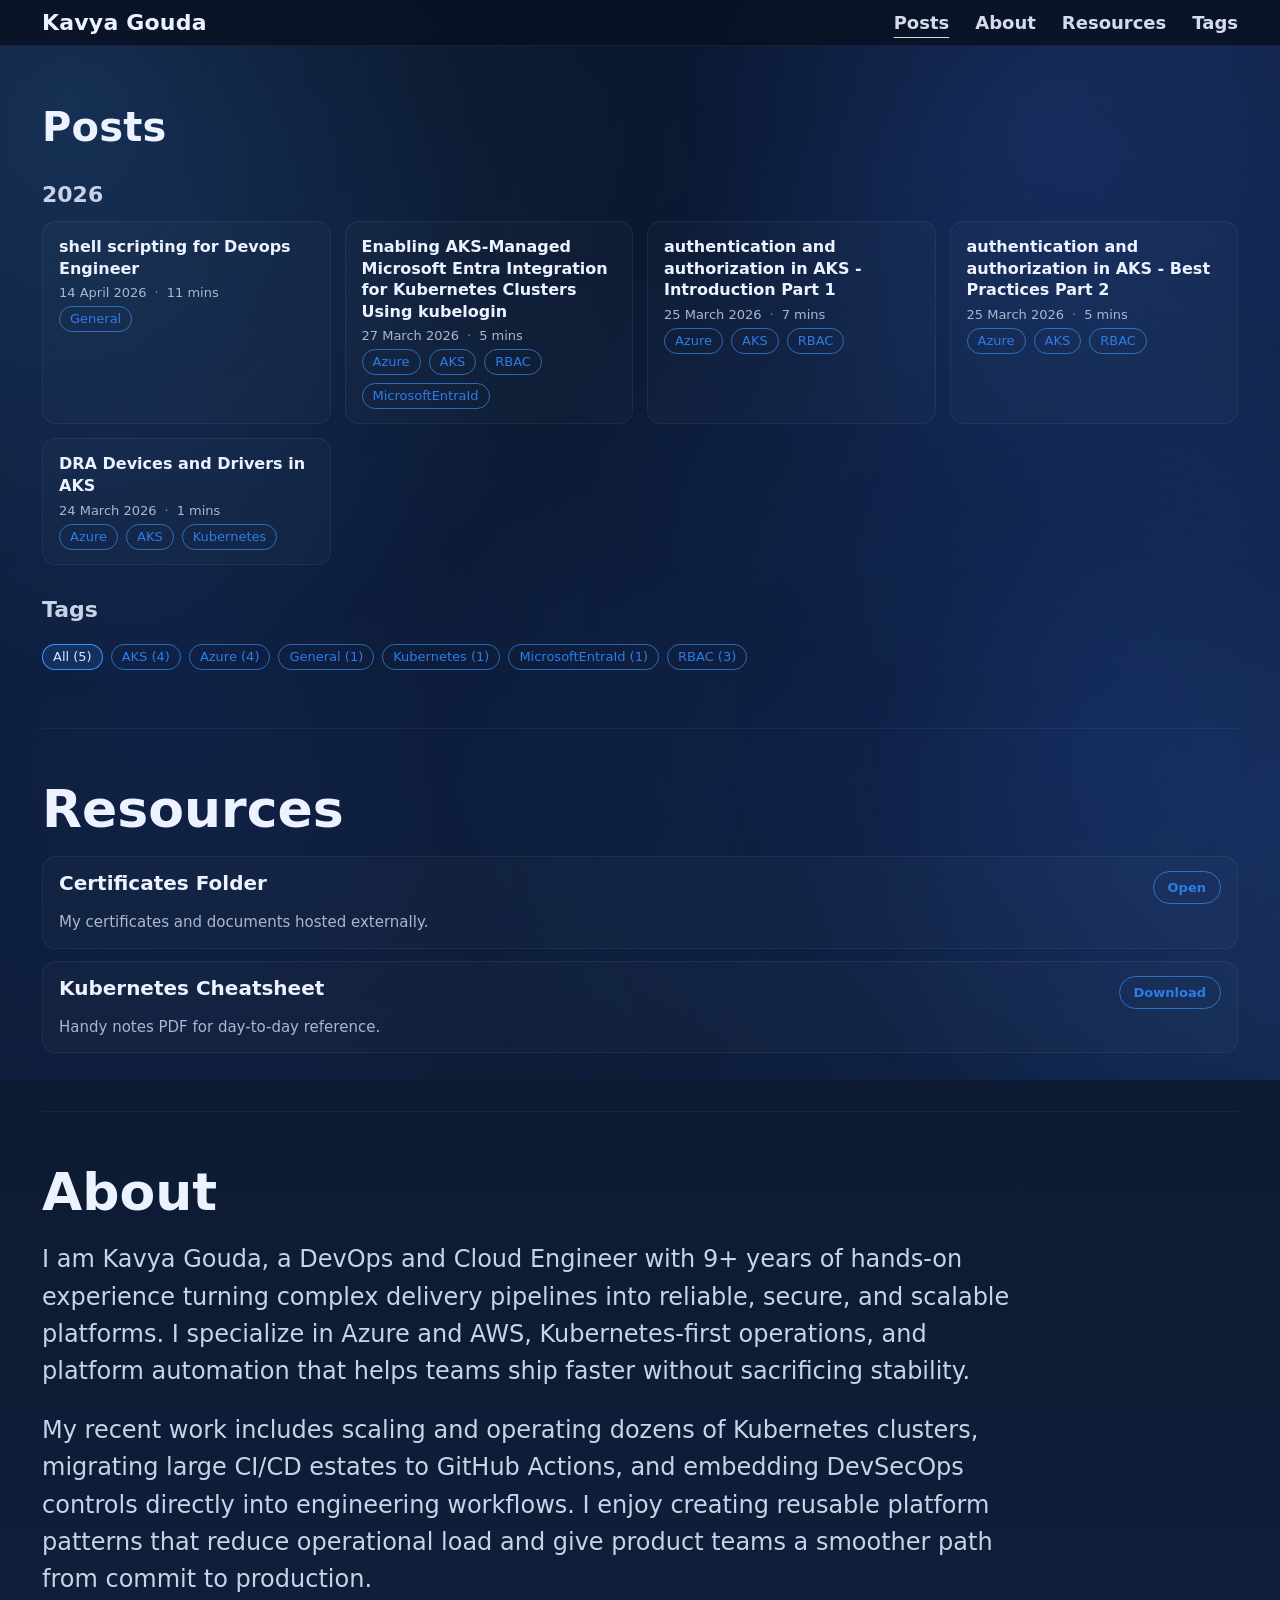
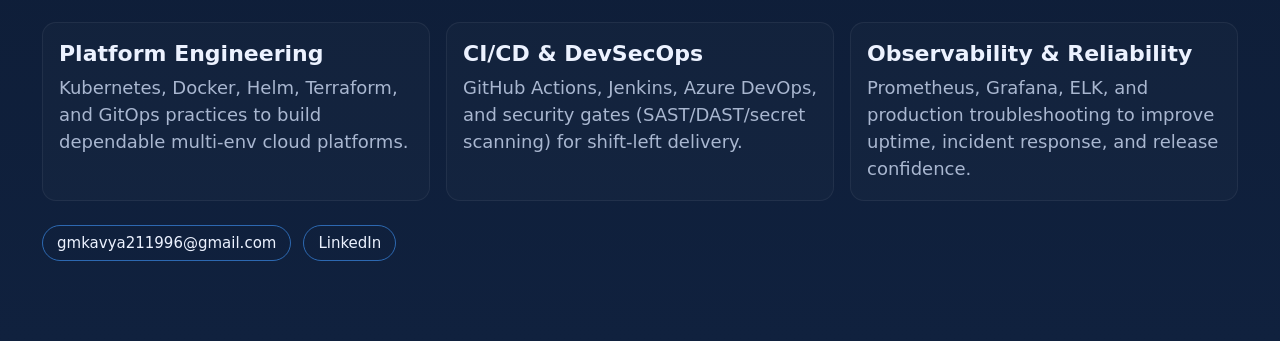
==== commit f5191c25: "shell scripting blog" ====
--- a/index.html
+++ b/index.html
@@ -152,42 +152,53 @@
       }
 
       .year-group {
-        margin-bottom: 28px;
+        margin-bottom: 32px;
       }
 
       .year {
-        margin: 0 0 18px;
+        margin: 0 0 14px;
         color: var(--muted-strong);
-        font-size: 28px;
+        font-size: 22px;
         font-weight: 700;
       }
 
+      .posts-grid {
+        display: grid;
+        grid-template-columns: repeat(auto-fill, minmax(280px, 1fr));
+        gap: 14px;
+      }
+
       .post-item {
-        margin-bottom: 18px;
         border: 1px solid var(--nav-border);
         background: rgba(255, 255, 255, 0.02);
         border-radius: 14px;
-        padding: 16px 18px;
+        padding: 14px 16px;
+        display: flex;
+        flex-direction: column;
+        gap: 6px;
+        transition: background 0.15s;
+      }
+
+      .post-item:hover {
+        background: rgba(255, 255, 255, 0.05);
       }
 
       .post-title {
         color: var(--text);
         text-decoration: none;
-        font-size: 28px;
-        line-height: 1.15;
-        font-weight: 750;
-        display: inline-block;
-        margin-bottom: 8px;
+        font-size: 16px;
+        line-height: 1.35;
+        font-weight: 700;
+        display: block;
       }
 
       .post-meta {
         color: var(--muted);
         margin: 0;
-        font-size: 16px;
+        font-size: 13px;
         display: flex;
         align-items: center;
-        gap: 10px;
-        margin-bottom: 8px;
+        gap: 8px;
       }
 
       .dot {
@@ -375,14 +386,14 @@
           margin-bottom: 26px;
         }
         .year {
-          font-size: 22px;
-          margin-bottom: 14px;
+          font-size: 20px;
+          margin-bottom: 12px;
         }
         .post-title {
-          font-size: 22px;
+          font-size: 15px;
         }
         .post-meta {
-          font-size: 14px;
+          font-size: 12px;
         }
         .tag {
           font-size: 12px;
@@ -435,18 +446,20 @@
           margin-bottom: 20px;
         }
         .year {
-          font-size: 20px;
-          margin-bottom: 14px;
+          font-size: 18px;
+          margin-bottom: 10px;
+        }
+        .posts-grid {
+          grid-template-columns: 1fr;
         }
         .post-item {
-          margin-bottom: 14px;
-          padding: 14px 16px;
+          padding: 12px 14px;
         }
         .post-title {
-          font-size: 19px;
+          font-size: 15px;
         }
         .post-meta {
-          font-size: 13px;
+          font-size: 12px;
         }
         .tag {
           font-size: 11px;
@@ -740,6 +753,9 @@
             yearEl.textContent = year;
             yearGroup.appendChild(yearEl);
 
+            const grid = document.createElement("div");
+            grid.className = "posts-grid";
+
             groups[year].forEach((p) => {
               const item = document.createElement("article");
               item.className = "post-item";
@@ -770,8 +786,10 @@
                 item.appendChild(tags);
               }
 
-              yearGroup.appendChild(item);
+              grid.appendChild(item);
             });
+
+            yearGroup.appendChild(grid);
 
             postsEl.appendChild(yearGroup);
           });
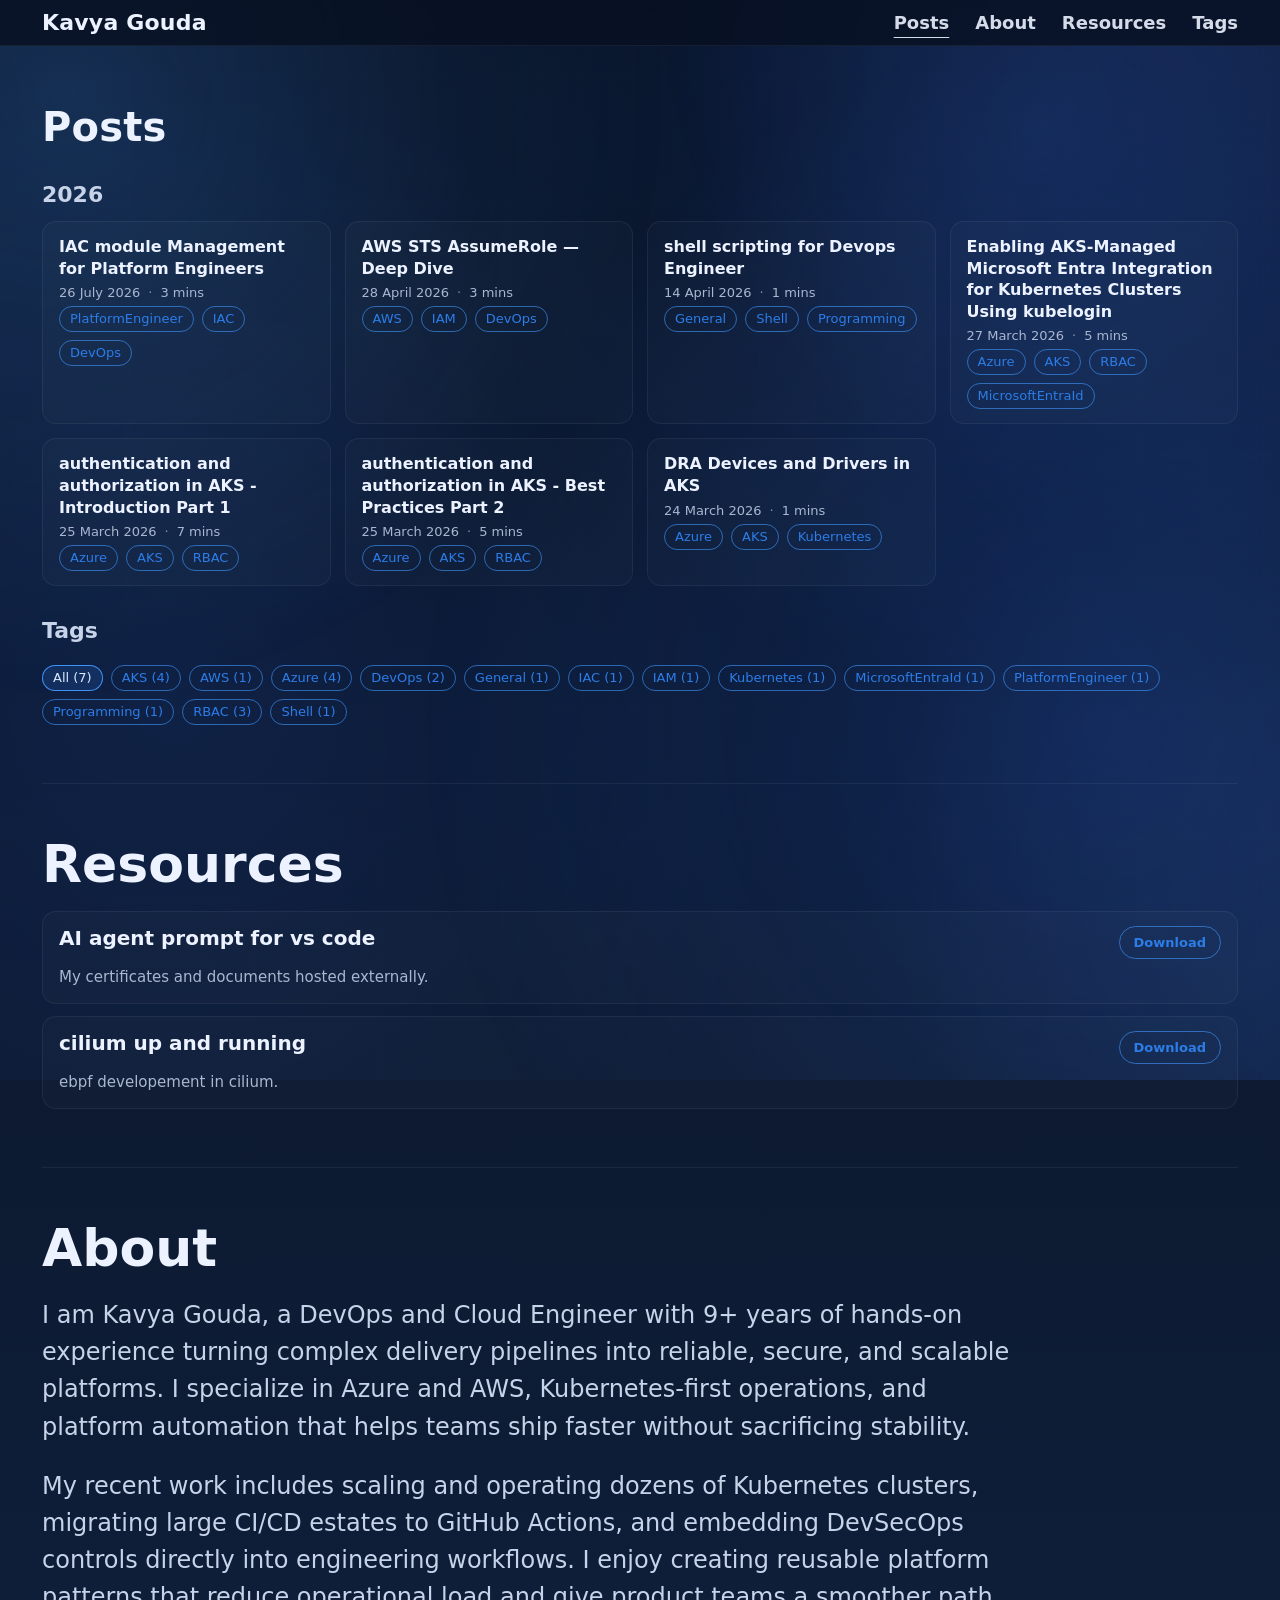
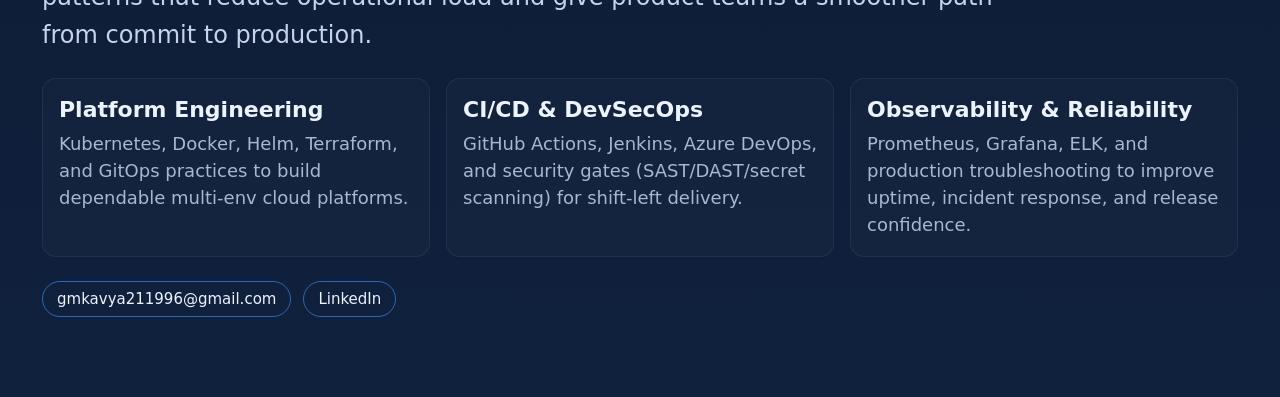
==== commit 9dad8e0e: "url support" ====
--- a/index.html
+++ b/index.html
@@ -699,19 +699,27 @@
         return Math.max(1, Math.ceil(words / 200));
       }
 
+      function isExternalUrl(path) {
+        return typeof path === "string" && /^https?:\/\//i.test(path);
+      }
+
       async function addDerivedFields(items) {
         const enriched = [];
         for (const post of items) {
           const p = { ...post };
           if (!p.readingTimeMinutes) {
-            try {
-              const mdPath = p.mdPath || `posts/${encodeURIComponent(p.slug)}/post.md`;
-              const md = await fetch(mdPath, { cache: "no-store" }).then((r) =>
-                r.ok ? r.text() : Promise.resolve("")
-              );
-              p.readingTimeMinutes = readingTimeFromMarkdown(md);
-            } catch {
+            if (isExternalUrl(p.mdPath)) {
               p.readingTimeMinutes = 1;
+            } else {
+              try {
+                const mdPath = p.mdPath || `posts/${encodeURIComponent(p.slug)}/post.md`;
+                const md = await fetch(mdPath, { cache: "no-store" }).then((r) =>
+                  r.ok ? r.text() : Promise.resolve("")
+                );
+                p.readingTimeMinutes = readingTimeFromMarkdown(md);
+              } catch {
+                p.readingTimeMinutes = 1;
+              }
             }
           }
           enriched.push(p);
@@ -762,7 +770,14 @@
 
               const title = document.createElement("a");
               title.className = "post-title";
-              title.href = `post.html?slug=${encodeURIComponent(p.slug)}`;
+              const href = isExternalUrl(p.mdPath)
+                ? p.mdPath
+                : `post.html?slug=${encodeURIComponent(p.slug)}`;
+              title.href = href;
+              if (isExternalUrl(p.mdPath)) {
+                title.target = "_blank";
+                title.rel = "noopener noreferrer";
+              }
               title.textContent = p.title || p.slug;
 
               const meta = document.createElement("p");
